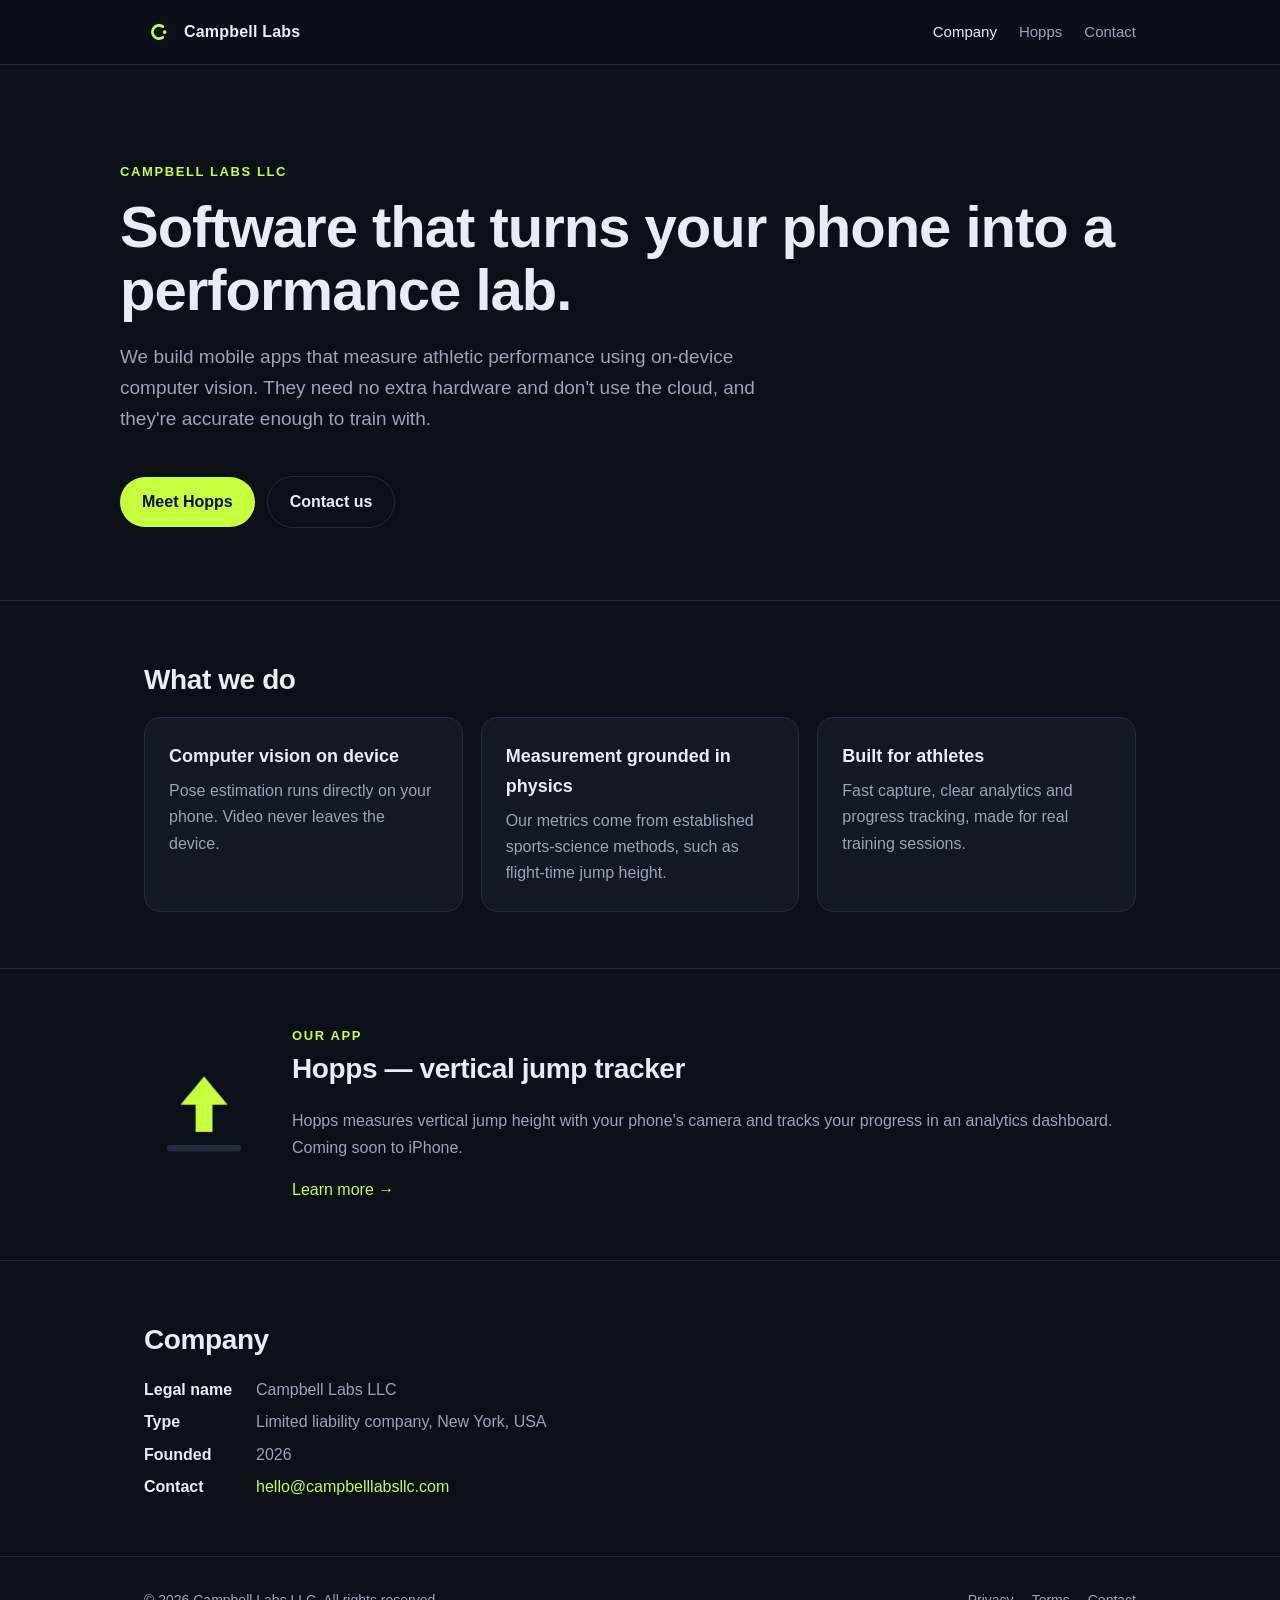
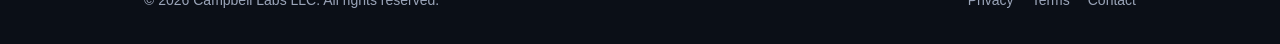
==== index.html @ c0bbde25 "Campbell Labs LLC website Co-Authored-By: Jaylen Campbell <jaylendcamp@gmail.com>" ====
<!doctype html>
<html lang="en">
<head>
<meta charset="utf-8">
<meta name="viewport" content="width=device-width,initial-scale=1">
<title>Campbell Labs LLC — Software for athletes</title>
<meta name="description" content="Campbell Labs LLC builds mobile software that helps athletes measure and improve performance.">
<link rel="icon" href="favicon.svg" type="image/svg+xml">
<link rel="apple-touch-icon" href="assets/apple-touch-icon.png">
<link rel="stylesheet" href="styles.css">
</head>
<body>
<header><div class="wrap"><a class="brand" href="./"><img src="assets/logo.svg" alt="">Campbell Labs</a><nav><a href="" class="on">Company</a><a href="hopps/">Hopps</a><a href="support.html">Contact</a></nav></div></header>
<main>
<div class="wrap hero">
  <div class="eyebrow">Campbell Labs LLC</div>
  <h1>Software that turns your phone into a performance lab.</h1>
  <p class="lead">We build mobile apps that measure athletic performance using on-device computer vision. They need no extra hardware and don't use the cloud, and they're accurate enough to train with.</p>
  <a class="btn" href="hopps/">Meet Hopps</a><a class="btn ghost" href="support.html">Contact us</a>
</div>
<section><div class="wrap">
  <h2>What we do</h2>
  <div class="grid">
    <div class="card"><h3>Computer vision on device</h3><p>Pose estimation runs directly on your phone. Video never leaves the device.</p></div>
    <div class="card"><h3>Measurement grounded in physics</h3><p>Our metrics come from established sports-science methods, such as flight-time jump height.</p></div>
    <div class="card"><h3>Built for athletes</h3><p>Fast capture, clear analytics and progress tracking, made for real training sessions.</p></div>
  </div>
</div></section>
<section><div class="wrap product">
  <img src="assets/hopps-icon.png" alt="Hopps app icon">
  <div class="txt">
    <div class="eyebrow">Our app</div>
    <h2>Hopps — vertical jump tracker</h2>
    <p class="muted">Hopps measures vertical jump height with your phone's camera and tracks your progress in an analytics dashboard. Coming soon to iPhone.</p>
    <a href="hopps/">Learn more &rarr;</a>
  </div>
</div></section>
<section><div class="wrap">
  <h2>Company</h2>
  <div class="facts">
    <b>Legal name</b><span>Campbell Labs LLC</span>
    <b>Type</b><span>Limited liability company, New York, USA</span>
    <b>Founded</b><span>2026</span>
    <b>Contact</b><span><a href="mailto:hello@campbelllabsllc.com">hello@campbelllabsllc.com</a></span>
  </div>
</div></section></main>
<footer><div class="wrap"><span>&copy; 2026 Campbell Labs LLC. All rights reserved.</span><span><a href="privacy.html">Privacy</a><a href="terms.html">Terms</a><a href="support.html">Contact</a></span></div></footer>
</body>
</html>
---- styles.css ----
:root{--bg:#0b0f17;--panel:#121826;--line:#232c3f;--text:#e8ecf4;--muted:#9aa4b8;--accent:#c6ff3d;--max:1040px}
*{box-sizing:border-box}html{scroll-behavior:smooth}
body{margin:0;background:var(--bg);color:var(--text);font:16px/1.65 -apple-system,BlinkMacSystemFont,"Segoe UI",Inter,Roboto,Helvetica,Arial,sans-serif}
a{color:var(--accent);text-decoration:none}a:hover{text-decoration:underline}
.wrap{max-width:var(--max);margin:0 auto;padding:0 24px}
header{border-bottom:1px solid var(--line);position:sticky;top:0;background:rgba(11,15,23,.85);backdrop-filter:blur(10px);z-index:5}
header .wrap{display:flex;align-items:center;justify-content:space-between;height:64px}
.brand{display:flex;align-items:center;gap:10px;color:var(--text);font-weight:700;letter-spacing:.2px}
.brand img{width:30px;height:30px}.brand:hover{text-decoration:none}
nav a{color:var(--muted);margin-left:22px;font-size:15px}nav a:hover,nav a.on{color:var(--text);text-decoration:none}
.hero{padding:96px 0 72px}
.eyebrow{color:var(--accent);font-weight:600;font-size:13px;letter-spacing:1.6px;text-transform:uppercase}
h1{font-size:clamp(36px,6vw,58px);line-height:1.08;margin:14px 0 18px;letter-spacing:-1px}
h2{font-size:28px;margin:0 0 14px;letter-spacing:-.4px}h3{margin:0 0 6px;font-size:18px}
.lead{font-size:19px;color:var(--muted);max-width:640px}
.btn{display:inline-block;background:var(--accent);color:#0b0f17;font-weight:700;padding:12px 22px;border-radius:999px;margin:22px 12px 0 0}
.btn.ghost{background:transparent;color:var(--text);border:1px solid var(--line)}.btn:hover{text-decoration:none;filter:brightness(1.05)}
section{padding:56px 0;border-top:1px solid var(--line)}
.grid{display:grid;grid-template-columns:repeat(auto-fit,minmax(240px,1fr));gap:18px}
.card{background:var(--panel);border:1px solid var(--line);border-radius:16px;padding:24px}
.card p{color:var(--muted);margin:0}
.product{display:flex;gap:28px;align-items:center;flex-wrap:wrap}
.product img{width:120px;height:120px;border-radius:28px}
.product .txt{flex:1;min-width:260px}
.muted{color:var(--muted)}
.facts{display:grid;grid-template-columns:max-content 1fr;gap:6px 24px;color:var(--muted)}.facts b{color:var(--text);font-weight:600}
.doc{max-width:760px;padding:64px 0}.doc h1{font-size:40px}.doc h2{font-size:22px;margin-top:36px}.doc p,.doc li{color:#c9d0dd}
footer{border-top:1px solid var(--line);padding:32px 0;color:var(--muted);font-size:14px}
footer .wrap{display:flex;justify-content:space-between;flex-wrap:wrap;gap:12px}footer a{color:var(--muted);margin-left:18px}
@media(max-width:640px){nav a{margin-left:14px;font-size:14px}.hero{padding:64px 0 48px}footer a{margin:0 18px 0 0}}
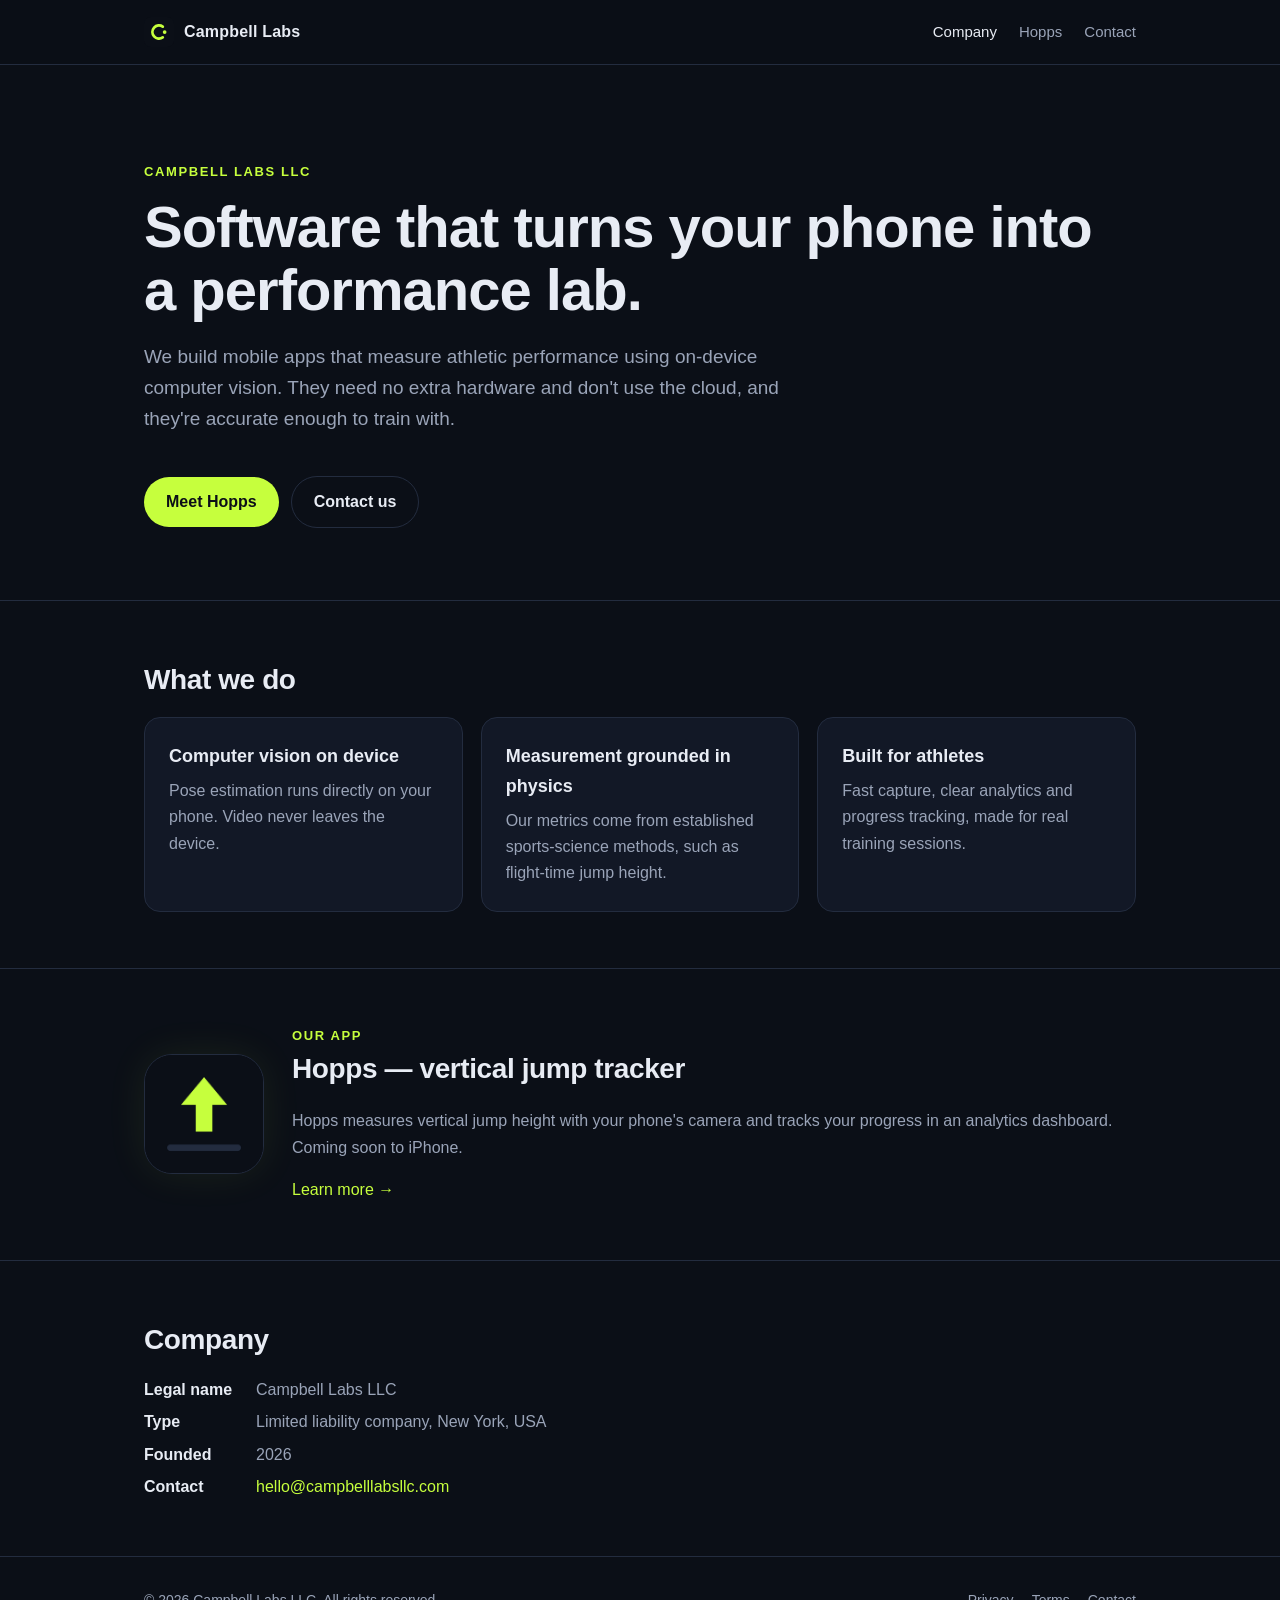
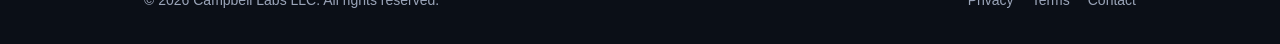
==== commit 46979d9a: "Mobile layout fixes Co-Authored-By: Jaylen Campbell <jaylendcamp@gmail.com>" ====
--- a/index.html
+++ b/index.html
@@ -10,7 +10,7 @@
 <link rel="stylesheet" href="styles.css">
 </head>
 <body>
-<header><div class="wrap"><a class="brand" href="./"><img src="assets/logo.svg" alt="">Campbell Labs</a><nav><a href="" class="on">Company</a><a href="hopps/">Hopps</a><a href="support.html">Contact</a></nav></div></header>
+<header><div class="wrap"><a class="brand" href="./"><img src="assets/logo.svg" alt=""><span>Campbell Labs</span></a><nav><a href="" class="on">Company</a><a href="hopps/">Hopps</a><a href="support.html">Contact</a></nav></div></header>
 <main>
 <div class="wrap hero">
   <div class="eyebrow">Campbell Labs LLC</div>
--- a/styles.css
+++ b/styles.css
@@ -8,7 +8,7 @@
 .brand{display:flex;align-items:center;gap:10px;color:var(--text);font-weight:700;letter-spacing:.2px}
 .brand img{width:30px;height:30px}.brand:hover{text-decoration:none}
 nav a{color:var(--muted);margin-left:22px;font-size:15px}nav a:hover,nav a.on{color:var(--text);text-decoration:none}
-.hero{padding:96px 0 72px}
+.hero{padding-top:96px;padding-bottom:72px}
 .eyebrow{color:var(--accent);font-weight:600;font-size:13px;letter-spacing:1.6px;text-transform:uppercase}
 h1{font-size:clamp(36px,6vw,58px);line-height:1.08;margin:14px 0 18px;letter-spacing:-1px}
 h2{font-size:28px;margin:0 0 14px;letter-spacing:-.4px}h3{margin:0 0 6px;font-size:18px}
@@ -20,11 +20,11 @@
 .card{background:var(--panel);border:1px solid var(--line);border-radius:16px;padding:24px}
 .card p{color:var(--muted);margin:0}
 .product{display:flex;gap:28px;align-items:center;flex-wrap:wrap}
-.product img{width:120px;height:120px;border-radius:28px}
+.product img{width:120px;height:120px;border-radius:28px;border:1px solid var(--line);box-shadow:0 0 40px rgba(198,255,61,.08)}
 .product .txt{flex:1;min-width:260px}
 .muted{color:var(--muted)}
 .facts{display:grid;grid-template-columns:max-content 1fr;gap:6px 24px;color:var(--muted)}.facts b{color:var(--text);font-weight:600}
-.doc{max-width:760px;padding:64px 0}.doc h1{font-size:40px}.doc h2{font-size:22px;margin-top:36px}.doc p,.doc li{color:#c9d0dd}
+.doc{max-width:760px;padding-top:64px;padding-bottom:64px}.doc h1{font-size:40px}.doc h2{font-size:22px;margin-top:36px}.doc p,.doc li{color:#c9d0dd}
 footer{border-top:1px solid var(--line);padding:32px 0;color:var(--muted);font-size:14px}
 footer .wrap{display:flex;justify-content:space-between;flex-wrap:wrap;gap:12px}footer a{color:var(--muted);margin-left:18px}
-@media(max-width:640px){nav a{margin-left:14px;font-size:14px}.hero{padding:64px 0 48px}footer a{margin:0 18px 0 0}}
+@media(max-width:640px){.product{flex-direction:column;align-items:flex-start;gap:18px}.product .txt{min-width:0}.brand span{display:none}nav a{margin-left:12px}nav a{margin-left:14px;font-size:14px}.hero{padding-top:56px;padding-bottom:48px}.product img{width:88px;height:88px;border-radius:20px}footer a{margin:0 18px 0 0}}
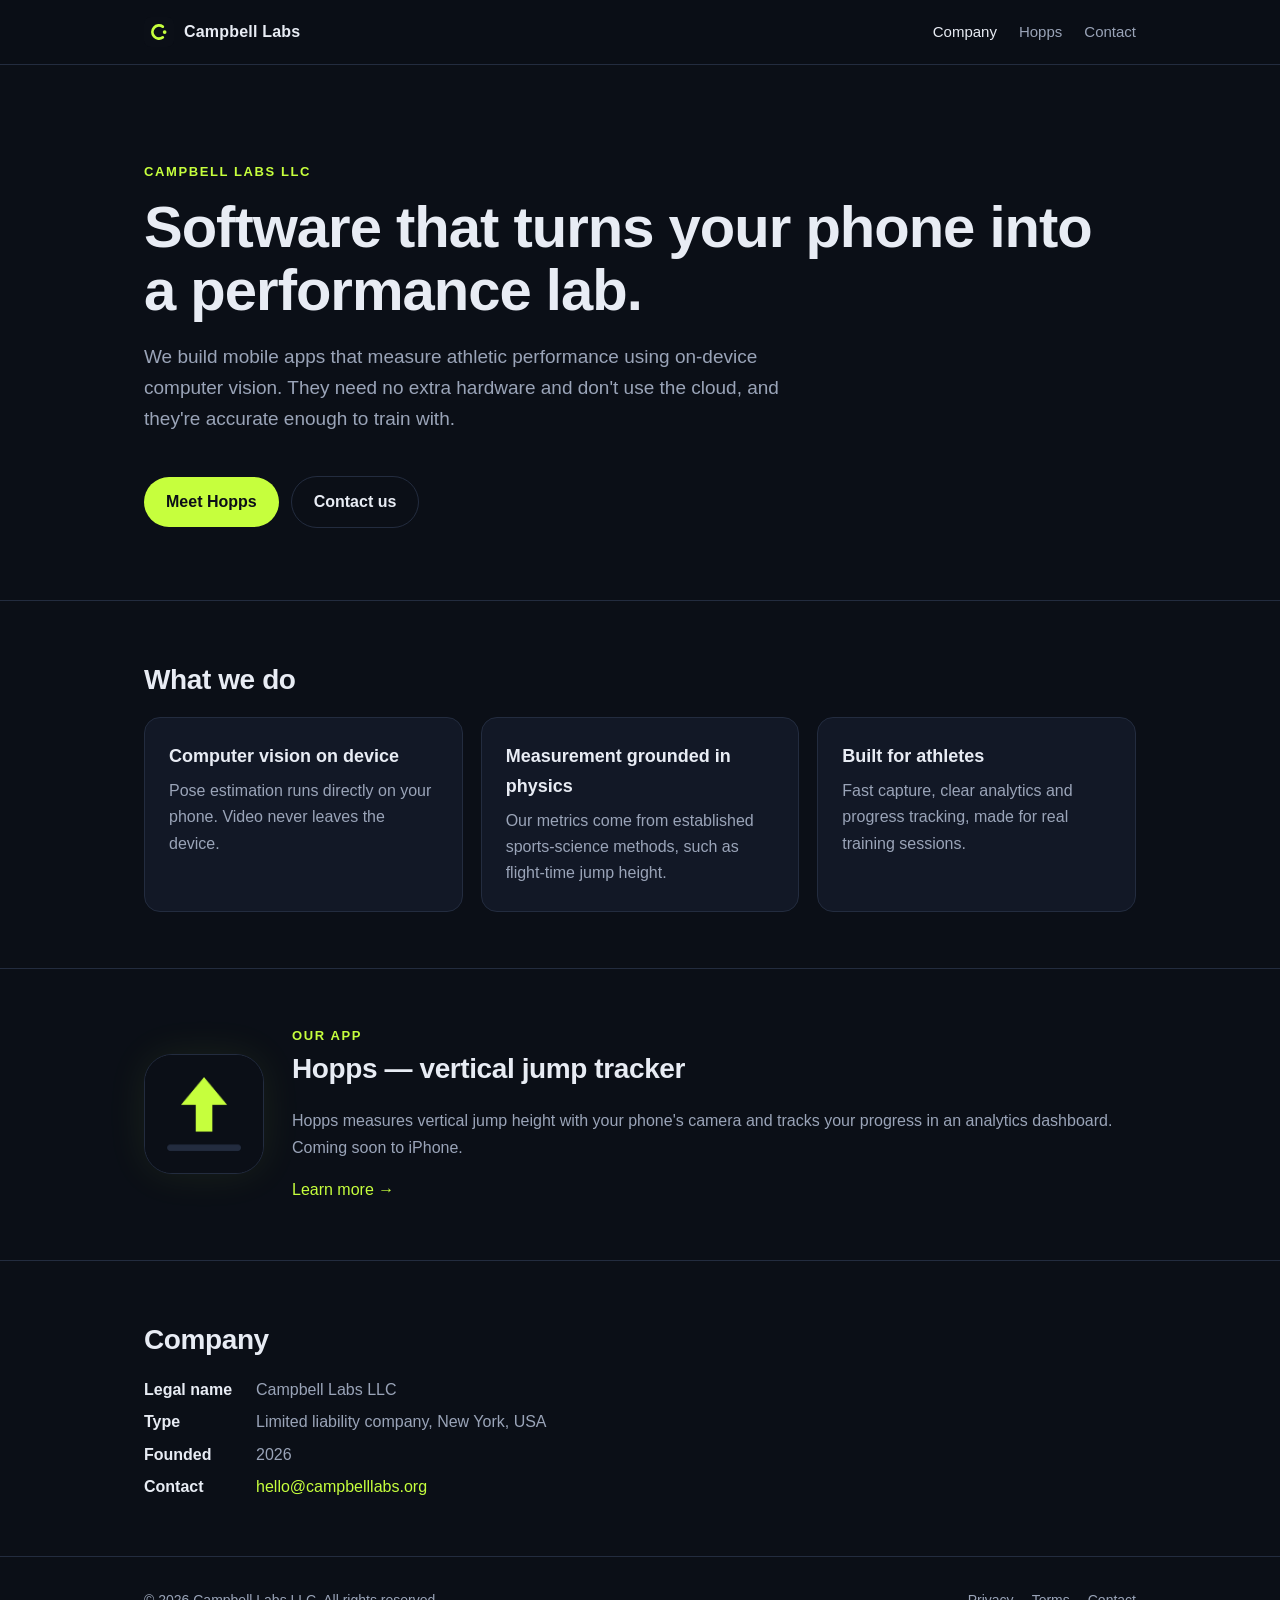
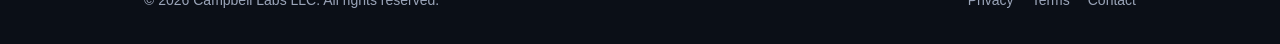
==== commit 032b97d1: "Use campbelllabs.org domain Co-Authored-By: Jaylen Campbell <jaylendcamp@gmail.com>" ====
--- a/index.html
+++ b/index.html
@@ -41,7 +41,7 @@
     <b>Legal name</b><span>Campbell Labs LLC</span>
     <b>Type</b><span>Limited liability company, New York, USA</span>
     <b>Founded</b><span>2026</span>
-    <b>Contact</b><span><a href="mailto:hello@campbelllabsllc.com">hello@campbelllabsllc.com</a></span>
+    <b>Contact</b><span><a href="mailto:hello@campbelllabs.org">hello@campbelllabs.org</a></span>
   </div>
 </div></section></main>
 <footer><div class="wrap"><span>&copy; 2026 Campbell Labs LLC. All rights reserved.</span><span><a href="privacy.html">Privacy</a><a href="terms.html">Terms</a><a href="support.html">Contact</a></span></div></footer>
